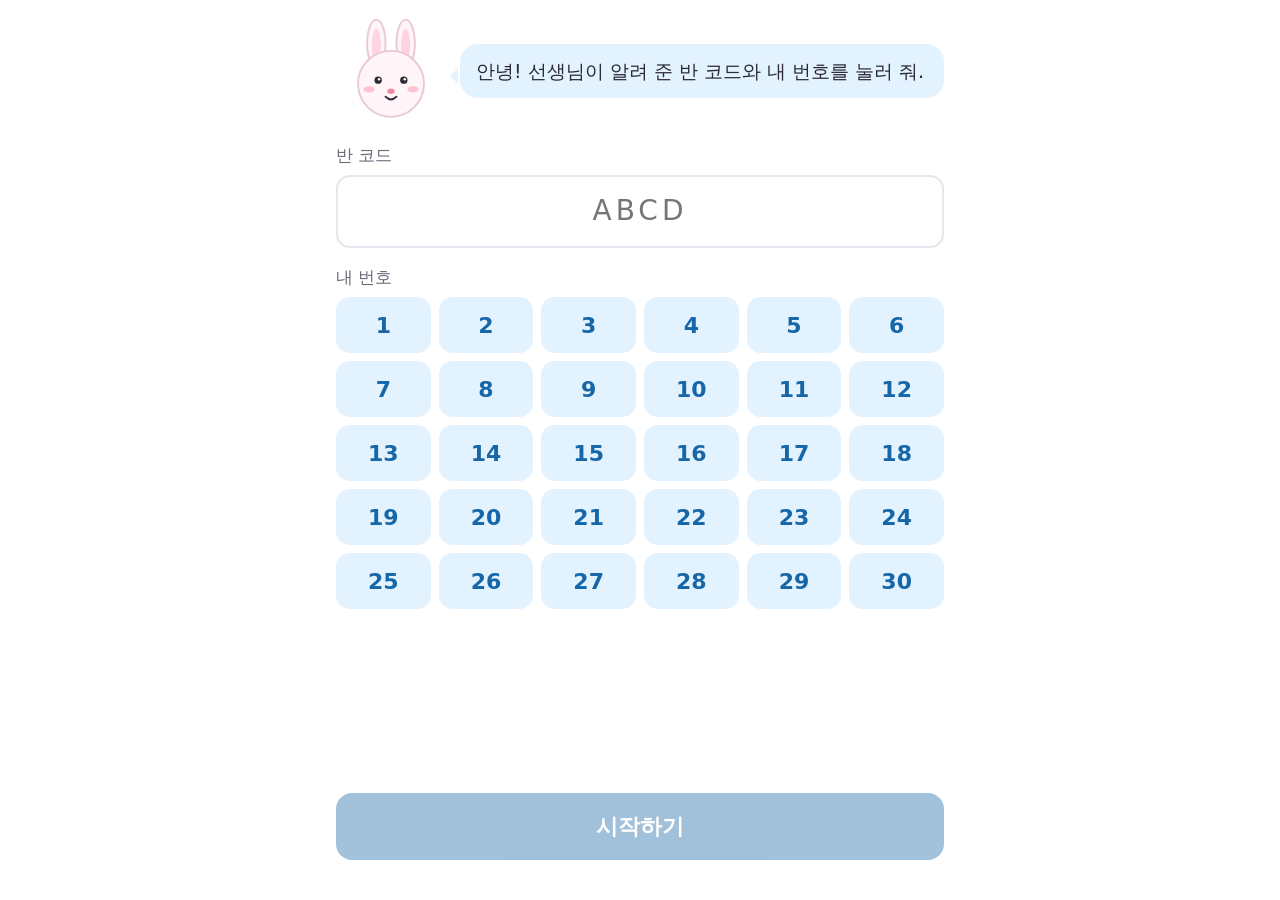
==== index.html @ 967067c1 "낱말 찾기 1단계: 4학년 사회 3단원 연습 글 7편, 학생·교사 화면 Co-Authored-By: Claude Fable 5.1 <noreply@anthropic.com>" ====
<!doctype html>
<html lang="ko">
<head>
<meta charset="utf-8">
<meta name="viewport" content="width=device-width, initial-scale=1, viewport-fit=cover">
<title>낱말 찾기</title>
<meta name="theme-color" content="#1767a8">
<link rel="manifest" href="manifest.json">
<link rel="stylesheet" href="css/style.css">
</head>
<body>
<div class="app">

  <section id="s-enter" class="screen hidden">
    <div class="hero">
      <div id="m-enter"></div>
      <div class="bubble">안녕! 선생님이 알려 준 반 코드와 내 번호를 눌러 줘.</div>
    </div>
    <div class="field">
      <label for="code">반 코드</label>
      <input id="code" maxlength="6" autocomplete="off" placeholder="ABCD">
    </div>
    <div class="field">
      <label>내 번호</label>
      <div id="numgrid" class="numgrid"></div>
    </div>
    <div id="enter-msg" class="bubble pink hidden"></div>
    <div class="foot"><button id="go" class="btn" disabled>시작하기</button></div>
  </section>

  <section id="s-read" class="screen hidden">
    <div class="topbar"><button id="back-read" class="back" aria-label="처음으로">‹</button><span class="step">읽기</span></div>
    <div class="hero">
      <div id="m-read"></div>
      <div class="bubble">글을 읽다가 <b>모르는 낱말</b>이 나오면 눌러 줘. 몇 개든 괜찮아.</div>
    </div>
    <h2 id="read-title"></h2>
    <div id="reading" class="reading"></div>
    <div id="tapcount" class="tapcount"></div>
    <div class="foot"><button id="to-words" class="btn">다 읽었어요</button></div>
  </section>

  <section id="s-words" class="screen hidden">
    <div class="topbar"><button id="back-words" class="back" aria-label="읽기로">‹</button><span class="step">뜻 확인</span></div>
    <div class="hero">
      <div id="m-words"></div>
      <div id="words-bubble" class="bubble lilac"></div>
    </div>
    <div id="card" class="card"></div>
    <div id="dots" class="dots"></div>
    <div id="card-nav" class="row"><button id="prev" class="btn ghost">이전</button><button id="next" class="btn lilac">다음 낱말</button></div>
    <div class="foot"><button id="words-skip" class="btn ghost">질문으로 바로 가기</button></div>
  </section>

  <section id="s-quiz" class="screen hidden">
    <div class="topbar"><button id="back-quiz" class="back" aria-label="뒤로">‹</button><span class="step">생각 질문 <span id="q-step"></span></span></div>
    <div class="hero">
      <div id="m-quiz"></div>
      <div class="bubble mint">글을 떠올리면서 골라 봐. 틀려도 괜찮아.</div>
    </div>
    <div id="question" class="question"></div>
    <div id="choices" class="choices"></div>
    <div class="foot"><button id="q-next" class="btn mint" disabled>다음 질문</button></div>
  </section>

  <section id="s-done" class="screen hidden">
    <div class="center" id="m-done" style="display:flex;justify-content:center"></div>
    <div id="done-msg" class="big pop"></div>
    <div id="done-sub" class="center muted"></div>
    <div id="done-chips" class="chips" style="justify-content:center"></div>
    <div class="foot"><button id="done-btn" class="btn">끝</button></div>
  </section>

</div>
<script src="js/config.js"></script>
<script src="js/content.js"></script>
<script src="js/mascots.js"></script>
<script src="js/textparse.js"></script>
<script src="js/store.js"></script>
<script src="js/student.js"></script>
</body>
</html>
---- css/style.css ----
:root {
  --paper: #ffffff;
  --ink: #2b2b36;
  --muted: #6b6b7a;
  --line: #e6e6ee;
  --sky-bg: #e3f2ff;
  --sky-mid: #b9e1ff;
  --sky-ink: #1767a8;
  --lemon: #fff1a8;
  --lemon-ink: #8a6100;
  --mint-bg: #e6f8ee;
  --mint-ink: #1a7a45;
  --pink-bg: #ffecf1;
  --pink-ink: #b0325a;
  --lilac-bg: #efebff;
  --lilac-ink: #5a3fc0;
  --peach-bg: #fff1e6;
  --radius: 18px;
  --shadow: 0 4px 14px rgba(43, 43, 54, .07);
}
* { box-sizing: border-box; }
html, body { margin: 0; background: var(--paper); color: var(--ink); font-family: "Pretendard", "Noto Sans KR", "Malgun Gothic", system-ui, sans-serif; -webkit-tap-highlight-color: transparent; }
body { font-size: 20px; line-height: 1.6; }
button { font: inherit; color: inherit; cursor: pointer; border: 0; background: none; }
input { font: inherit; }
.hidden { display: none !important; }

/* 학생: 세로 태블릿 기준, 가운데 폭 */
.app { max-width: 640px; margin: 0 auto; padding: 16px 16px 40px; min-height: 100vh; display: flex; flex-direction: column; }
.topbar { display: flex; align-items: center; gap: 10px; min-height: 48px; }
.topbar .back { width: 48px; height: 48px; border-radius: 50%; background: var(--sky-bg); color: var(--sky-ink); font-size: 24px; }
.topbar .step { color: var(--muted); font-size: 16px; margin-left: auto; }
.screen { flex: 1; display: flex; flex-direction: column; gap: 16px; animation: fade .25s ease; }
@keyframes fade { from { opacity: 0; transform: translateY(6px); } to { opacity: 1; transform: none; } }

.mascot { width: 110px; height: 110px; flex: none; }
.mascot svg { width: 100%; height: 100%; }
.mascot.sm { width: 64px; height: 64px; }
.mascot.bounce { animation: bounce 1.6s ease-in-out infinite; }
@keyframes bounce { 0%, 100% { transform: translateY(0); } 50% { transform: translateY(-6px); } }
.hero { display: flex; align-items: center; gap: 14px; }
.bubble { position: relative; background: var(--sky-bg); border-radius: var(--radius); padding: 12px 16px; font-size: 19px; flex: 1; }
.bubble::before { content: ""; position: absolute; left: -10px; top: 24px; border: 8px solid transparent; border-right-color: var(--sky-bg); border-left: 0; }
.bubble.lemon { background: var(--lemon); } .bubble.lemon::before { border-right-color: var(--lemon); }
.bubble.mint { background: var(--mint-bg); } .bubble.mint::before { border-right-color: var(--mint-bg); }
.bubble.lilac { background: var(--lilac-bg); } .bubble.lilac::before { border-right-color: var(--lilac-bg); }
.bubble.pink { background: var(--pink-bg); } .bubble.pink::before { border-right-color: var(--pink-bg); }

h1 { font-size: 26px; margin: 0; }
h2 { font-size: 22px; margin: 0; }
.muted { color: var(--muted); font-size: 16px; }

.field { display: flex; flex-direction: column; gap: 6px; }
.field label { font-size: 17px; color: var(--muted); }
.field input { font-size: 28px; padding: 12px 16px; border: 2px solid var(--line); border-radius: 14px; width: 100%; text-align: center; letter-spacing: 4px; text-transform: uppercase; }
.field input:focus { outline: none; border-color: var(--sky-ink); }
.numgrid { display: grid; grid-template-columns: repeat(6, 1fr); gap: 8px; }
.numgrid button { height: 56px; border-radius: 14px; background: var(--sky-bg); color: var(--sky-ink); font-size: 22px; font-weight: 600; }
.numgrid button.on { background: var(--sky-ink); color: #fff; }

.btn { display: block; width: 100%; padding: 16px; border-radius: 16px; font-size: 22px; font-weight: 700; background: var(--sky-ink); color: #fff; box-shadow: var(--shadow); }
.btn:disabled { opacity: .4; cursor: default; box-shadow: none; }
.btn.ghost { background: var(--paper); color: var(--sky-ink); border: 2px solid var(--sky-mid); box-shadow: none; }
.btn.mint { background: var(--mint-ink); }
.btn.small { width: auto; display: inline-block; padding: 10px 16px; font-size: 17px; }
.btn.lilac { background: var(--lilac-ink); }
.foot { margin-top: auto; padding-top: 12px; }

/* 읽기 */
.reading { background: var(--paper); border: 2px solid var(--line); border-radius: var(--radius); padding: 12px 14px; font-size: 24px; line-height: 2.1; }
.sent { display: block; margin-bottom: 4px; }
.speak { display: inline-flex; width: 36px; height: 36px; border-radius: 50%; background: var(--lilac-bg); color: var(--lilac-ink); align-items: center; justify-content: center; font-size: 18px; vertical-align: middle; margin-right: 4px; }
.speak.playing { background: var(--lilac-ink); color: #fff; }
.sent.reading-now { background: var(--lilac-bg); border-radius: 10px; }
.word { display: inline-block; padding: 2px 4px; margin: 0 1px; border-radius: 8px; min-height: 44px; line-height: 44px; vertical-align: middle; user-select: none; transition: background .12s, transform .12s; }
.word:active { transform: scale(.96); }
.word.on { background: var(--lemon); color: var(--lemon-ink); box-shadow: inset 0 -3px 0 #f1d65c; }
.tapcount { text-align: center; color: var(--muted); font-size: 17px; }

/* 뜻 카드 */
.card { background: var(--lilac-bg); border-radius: var(--radius); padding: 20px; display: flex; flex-direction: column; gap: 12px; min-height: 260px; }
.card.ask { background: var(--peach-bg); }
.card .w { font-size: 32px; font-weight: 800; color: var(--lilac-ink); }
.card.ask .w { color: #b2642a; }
.card .def { font-size: 22px; }
.card .ex { background: rgba(255,255,255,.7); border-radius: 12px; padding: 10px 14px; font-size: 19px; }
.card .ctx { font-size: 17px; color: var(--muted); }
.card .ctx mark { background: var(--lemon); border-radius: 4px; padding: 0 3px; }
.dots { display: flex; gap: 6px; justify-content: center; }
.dots i { width: 10px; height: 10px; border-radius: 50%; background: var(--line); }
.dots i.on { background: var(--lilac-ink); }
.row { display: flex; gap: 10px; }
.row .btn { flex: 1; }

/* 질문 */
.question { font-size: 23px; font-weight: 700; background: var(--mint-bg); border-radius: var(--radius); padding: 16px 18px; }
.choices { display: flex; flex-direction: column; gap: 10px; }
.choices button { text-align: left; padding: 16px 18px; border-radius: 16px; border: 2px solid var(--line); background: var(--paper); font-size: 21px; display: flex; gap: 12px; align-items: center; }
.choices button .n { width: 34px; height: 34px; border-radius: 50%; background: var(--mint-bg); color: var(--mint-ink); display: inline-flex; align-items: center; justify-content: center; font-weight: 700; flex: none; }
.choices button.on { border-color: var(--mint-ink); background: var(--mint-bg); }

/* 마무리 */
.chips { display: flex; flex-wrap: wrap; gap: 8px; }
.chip { padding: 8px 14px; border-radius: 999px; background: var(--lemon); color: var(--lemon-ink); font-weight: 600; font-size: 18px; }
.chip.ask { background: var(--peach-bg); color: #b2642a; }
.big { text-align: center; font-size: 24px; font-weight: 700; }
.center { text-align: center; }
.pop { animation: pop .5s cubic-bezier(.2,1.4,.4,1); }
@keyframes pop { from { transform: scale(.6); opacity: 0; } to { transform: scale(1); opacity: 1; } }

/* 교사 */
.teacher { max-width: 1100px; margin: 0 auto; padding: 16px; font-size: 17px; }
.thead { display: flex; align-items: center; gap: 14px; flex-wrap: wrap; margin-bottom: 14px; }
.thead h1 { font-size: 22px; }
.thead .code { font-size: 30px; font-weight: 800; letter-spacing: 4px; color: var(--sky-ink); background: var(--sky-bg); border-radius: 12px; padding: 4px 14px; }
.panel { background: var(--paper); border: 2px solid var(--line); border-radius: var(--radius); padding: 16px; margin-bottom: 14px; }
.panel h2 { font-size: 18px; margin-bottom: 10px; display: flex; align-items: center; gap: 8px; }
.tlist { display: flex; flex-direction: column; gap: 8px; }
.titem { display: flex; align-items: center; gap: 10px; padding: 10px 12px; border-radius: 12px; background: #fafafd; }
.titem .ttl { flex: 1; } .titem .ttl b { display: block; } .titem .ttl span { color: var(--muted); font-size: 14px; }
.titem.open { background: var(--mint-bg); }
.tag { font-size: 13px; padding: 2px 8px; border-radius: 999px; background: var(--lilac-bg); color: var(--lilac-ink); }
.tag.mint { background: var(--mint-bg); color: var(--mint-ink); }
.grid2 { display: grid; grid-template-columns: 1fr 1fr; gap: 14px; }
@media (max-width: 760px) { .grid2 { grid-template-columns: 1fr; } }
.bars { display: flex; flex-direction: column; gap: 8px; }
.bar { display: grid; grid-template-columns: 120px 1fr 40px; align-items: center; gap: 8px; }
.bar .lbl { font-weight: 700; white-space: nowrap; overflow: hidden; text-overflow: ellipsis; }
.bar .lbl.ask { color: #b2642a; }
.bar .trk { height: 22px; background: #f3f3f8; border-radius: 999px; overflow: hidden; }
.bar .trk i { display: block; height: 100%; background: var(--lemon); border-radius: 999px; box-shadow: inset 0 -3px 0 #f1d65c; }
.bar .trk i.ask { background: var(--peach-bg); box-shadow: inset 0 -3px 0 #f3c89e; }
.bar .cnt { text-align: right; color: var(--muted); }
.types { display: grid; grid-template-columns: 1fr 1fr; gap: 10px; }
.type { border-radius: 14px; padding: 12px; background: #fafafd; min-height: 110px; }
.type.warn { background: var(--pink-bg); }
.type h3 { margin: 0 0 4px; font-size: 15px; }
.type p { margin: 0 0 8px; font-size: 13px; color: var(--muted); }
.nums { display: flex; flex-wrap: wrap; gap: 6px; }
.num { display: inline-flex; align-items: center; gap: 3px; padding: 4px 10px; border-radius: 999px; background: var(--paper); border: 1px solid var(--line); font-weight: 700; font-size: 15px; }
.num small { font-weight: 400; color: var(--muted); font-size: 12px; }
.live { width: 10px; height: 10px; border-radius: 50%; background: var(--mint-ink); display: inline-block; animation: blink 1.4s infinite; }
@keyframes blink { 50% { opacity: .2; } }
.tools { display: flex; gap: 8px; flex-wrap: wrap; }
.btn.danger { background: var(--paper); color: var(--pink-ink); border: 2px solid var(--pink-bg); box-shadow: none; }
.total { background: var(--lemon); border-radius: 12px; padding: 8px 14px; font-weight: 700; }
.empty { color: var(--muted); text-align: center; padding: 20px; }
.tinput { font-size: 20px; padding: 8px 12px; border: 2px solid var(--line); border-radius: 10px; width: 140px; text-transform: uppercase; letter-spacing: 2px; }

/* 낱말 카드 전체 화면 */
.overlay { position: fixed; inset: 0; background: var(--paper); display: flex; flex-direction: column; align-items: center; justify-content: center; gap: 24px; padding: 24px; z-index: 50; }
.overlay .bigcard { background: var(--lilac-bg); border-radius: 32px; padding: 48px 56px; max-width: 900px; width: 100%; text-align: center; }
.overlay .bigcard .w { font-size: 84px; font-weight: 900; color: var(--lilac-ink); }
.overlay .bigcard .def { font-size: 40px; margin-top: 12px; }
.overlay .bigcard .ex { font-size: 28px; color: var(--muted); margin-top: 16px; }
.overlay .nav { display: flex; gap: 16px; align-items: center; font-size: 22px; }
.overlay .nav button { width: 64px; height: 64px; border-radius: 50%; background: var(--sky-bg); color: var(--sky-ink); font-size: 30px; }
.overlay .close { position: absolute; top: 20px; right: 20px; font-size: 18px; color: var(--muted); }

@media print { .noprint { display: none !important; } body { font-size: 16pt; } .reading { border: 0; } }
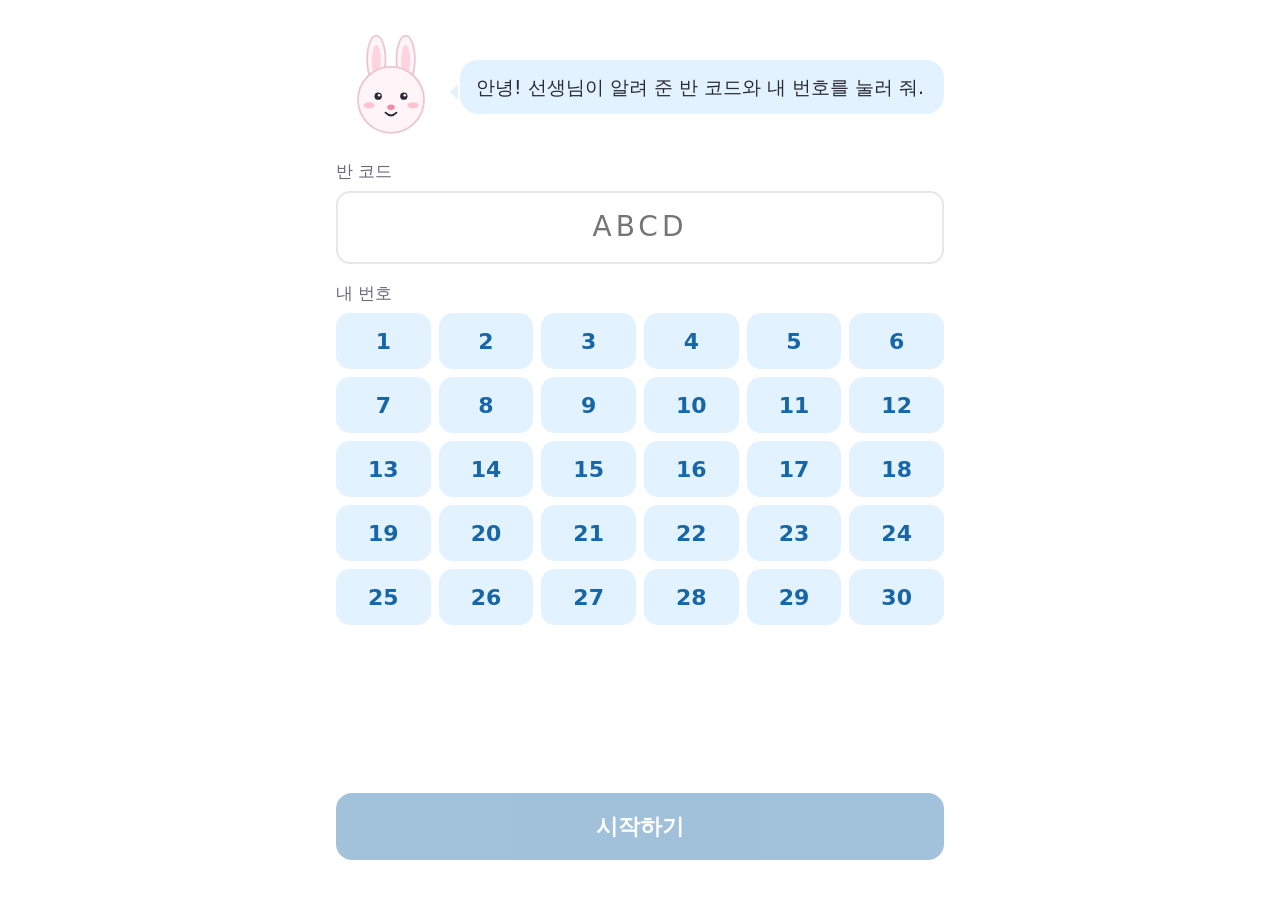
==== commit fda1bd4d: "단원별 입구 구조: js/units 로 콘텐츠 분리, u/<단원>/ 입구 주소, 교사 화면 단원 선택 Co-Authored-By: Claude Fable 5.1 <noreply@a" ====
--- a/index.html
+++ b/index.html
@@ -12,9 +12,10 @@
 <div class="app">
 
   <section id="s-enter" class="screen hidden">
+    <div id="enter-unit" class="muted center"></div>
     <div class="hero">
       <div id="m-enter"></div>
-      <div class="bubble">안녕! 선생님이 알려 준 반 코드와 내 번호를 눌러 줘.</div>
+      <div id="enter-bubble" class="bubble">안녕! 선생님이 알려 준 반 코드와 내 번호를 눌러 줘.</div>
     </div>
     <div class="field">
       <label for="code">반 코드</label>
@@ -32,7 +33,7 @@
     <div class="topbar"><button id="back-read" class="back" aria-label="처음으로">‹</button><span class="step">읽기</span></div>
     <div class="hero">
       <div id="m-read"></div>
-      <div class="bubble">글을 읽다가 <b>모르는 낱말</b>이 나오면 눌러 줘. 몇 개든 괜찮아.</div>
+      <div id="read-bubble" class="bubble">글을 읽다가 <b>모르는 낱말</b>이 나오면 눌러 줘. 몇 개든 괜찮아.</div>
     </div>
     <h2 id="read-title"></h2>
     <div id="reading" class="reading"></div>
@@ -73,7 +74,7 @@
 
 </div>
 <script src="js/config.js"></script>
-<script src="js/content.js"></script>
+<script src="js/units.js"></script>
 <script src="js/mascots.js"></script>
 <script src="js/textparse.js"></script>
 <script src="js/store.js"></script>
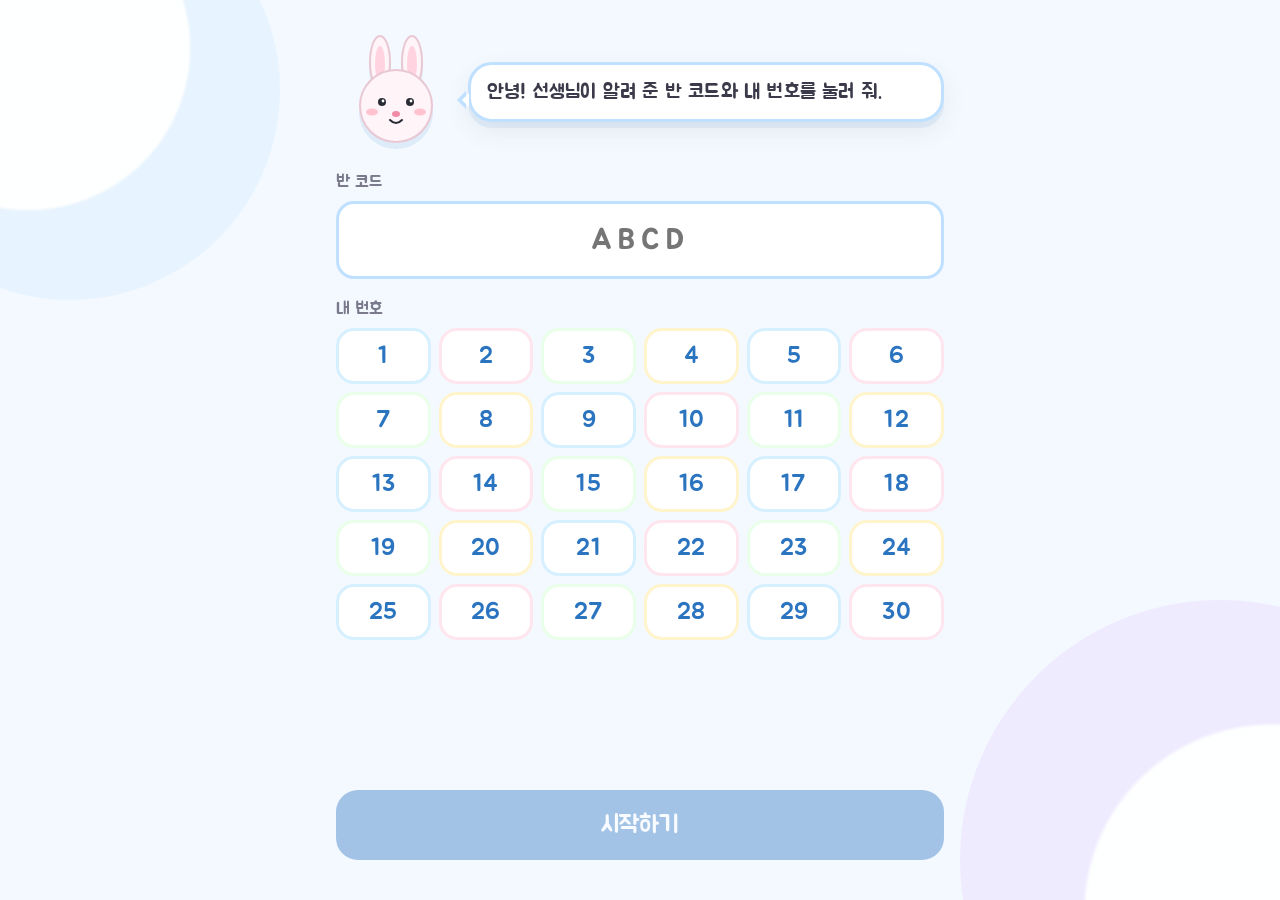
==== commit cbce2f79: "귀여운 디자인: Jua·고운돋움 글꼴, 구름 배경, 스티커 카드, 캐릭터 반응 말풍선, 단계 점, 색종이. 따옴표 문장 합치기 Co-Authored-By: Claude Fable " ====
--- a/index.html
+++ b/index.html
@@ -6,6 +6,8 @@
 <title>낱말 찾기</title>
 <meta name="theme-color" content="#1767a8">
 <link rel="manifest" href="manifest.json">
+<link rel="preconnect" href="https://fonts.googleapis.com">
+<link href="https://fonts.googleapis.com/css2?family=Jua&family=Gowun+Dodum&display=swap" rel="stylesheet">
 <link rel="stylesheet" href="css/style.css">
 </head>
 <body>
@@ -30,7 +32,7 @@
   </section>
 
   <section id="s-read" class="screen hidden">
-    <div class="topbar"><button id="back-read" class="back" aria-label="처음으로">‹</button><span class="step">읽기</span></div>
+    <div class="topbar"><button id="back-read" class="back" aria-label="처음으로">‹</button><span class="step">읽기</span><span class="steps"><i class="on"></i><i></i><i></i><i></i></span></div>
     <div class="hero">
       <div id="m-read"></div>
       <div id="read-bubble" class="bubble">글을 읽다가 <b>모르는 낱말</b>이 나오면 눌러 줘. 몇 개든 괜찮아.</div>
@@ -42,7 +44,7 @@
   </section>
 
   <section id="s-words" class="screen hidden">
-    <div class="topbar"><button id="back-words" class="back" aria-label="읽기로">‹</button><span class="step">뜻 확인</span></div>
+    <div class="topbar"><button id="back-words" class="back" aria-label="읽기로">‹</button><span class="step">뜻 확인</span><span class="steps"><i class="done"></i><i class="on"></i><i></i><i></i></span></div>
     <div class="hero">
       <div id="m-words"></div>
       <div id="words-bubble" class="bubble lilac"></div>
@@ -54,7 +56,7 @@
   </section>
 
   <section id="s-quiz" class="screen hidden">
-    <div class="topbar"><button id="back-quiz" class="back" aria-label="뒤로">‹</button><span class="step">생각 질문 <span id="q-step"></span></span></div>
+    <div class="topbar"><button id="back-quiz" class="back" aria-label="뒤로">‹</button><span class="step">생각 질문 <span id="q-step"></span></span><span class="steps"><i class="done"></i><i class="done"></i><i class="on"></i><i></i></span></div>
     <div class="hero">
       <div id="m-quiz"></div>
       <div class="bubble mint">글을 떠올리면서 골라 봐. 틀려도 괜찮아.</div>
@@ -65,7 +67,7 @@
   </section>
 
   <section id="s-done" class="screen hidden">
-    <div class="center" id="m-done" style="display:flex;justify-content:center"></div>
+    <div class="hero" style="justify-content:center"><div id="m-done"></div><div id="done-bubble" class="bubble pop" style="flex:0 1 auto"></div></div><div id="confetti" class="confetti"></div>
     <div id="done-msg" class="big pop"></div>
     <div id="done-sub" class="center muted"></div>
     <div id="done-chips" class="chips" style="justify-content:center"></div>
--- a/css/style.css
+++ b/css/style.css
@@ -1,160 +1,193 @@
 :root {
   --paper: #ffffff;
-  --ink: #2b2b36;
-  --muted: #6b6b7a;
-  --line: #e6e6ee;
-  --sky-bg: #e3f2ff;
-  --sky-mid: #b9e1ff;
-  --sky-ink: #1767a8;
-  --lemon: #fff1a8;
+  --ink: #3a3a4a;
+  --muted: #7a7a8c;
+  --line: #e9e6f2;
+  --sky-bg: #e6f3ff;
+  --sky-mid: #bfe0ff;
+  --sky-ink: #2a74c0;
+  --lemon: #fff3a6;
   --lemon-ink: #8a6100;
-  --mint-bg: #e6f8ee;
-  --mint-ink: #1a7a45;
-  --pink-bg: #ffecf1;
-  --pink-ink: #b0325a;
-  --lilac-bg: #efebff;
-  --lilac-ink: #5a3fc0;
-  --peach-bg: #fff1e6;
-  --radius: 18px;
-  --shadow: 0 4px 14px rgba(43, 43, 54, .07);
+  --mint-bg: #e4f8ec;
+  --mint-ink: #22854d;
+  --pink-bg: #ffe9f0;
+  --pink-ink: #c2456f;
+  --lilac-bg: #efe9ff;
+  --lilac-ink: #6a4fd0;
+  --peach-bg: #fff0e3;
+  --peach-ink: #c0702f;
+  --radius: 22px;
+  --shadow: 0 6px 0 rgba(42, 116, 192, .08), 0 10px 24px rgba(58, 58, 74, .08);
+  --font-head: "Jua", "Pretendard", "Malgun Gothic", sans-serif;
+  --font-body: "Gowun Dodum", "Pretendard", "Noto Sans KR", "Malgun Gothic", sans-serif;
 }
 * { box-sizing: border-box; }
-html, body { margin: 0; background: var(--paper); color: var(--ink); font-family: "Pretendard", "Noto Sans KR", "Malgun Gothic", system-ui, sans-serif; -webkit-tap-highlight-color: transparent; }
-body { font-size: 20px; line-height: 1.6; }
+html, body { margin: 0; color: var(--ink); font-family: var(--font-body); -webkit-tap-highlight-color: transparent; }
+body { font-size: 20px; line-height: 1.6; background: #f3f9ff; position: relative; min-height: 100vh; }
+/* 떠다니는 구름 배경 */
+body::before, body::after { content: ""; position: fixed; z-index: -1; border-radius: 50%; pointer-events: none; opacity: .9; }
+body::before { width: 420px; height: 420px; left: -140px; top: -120px; background: radial-gradient(circle at 40% 40%, #ffffff 0 45%, #e6f3ff 46% 100%); animation: float 14s ease-in-out infinite; }
+body::after { width: 520px; height: 520px; right: -200px; bottom: -220px; background: radial-gradient(circle at 60% 60%, #ffffff 0 42%, #efe9ff 43% 100%); animation: float 18s ease-in-out infinite reverse; }
+@keyframes float { 0%, 100% { transform: translateY(0); } 50% { transform: translateY(18px); } }
+
 button { font: inherit; color: inherit; cursor: pointer; border: 0; background: none; }
-input { font: inherit; }
+input, select { font: inherit; }
 .hidden { display: none !important; }
+h1, h2, h3, .btn, .bubble, .card .w, .big, .numgrid button, .choices .n, .chip, .code, .thead h1 { font-family: var(--font-head); font-weight: 400; letter-spacing: .2px; }
 
-/* 학생: 세로 태블릿 기준, 가운데 폭 */
+/* 학생 */
 .app { max-width: 640px; margin: 0 auto; padding: 16px 16px 40px; min-height: 100vh; display: flex; flex-direction: column; }
 .topbar { display: flex; align-items: center; gap: 10px; min-height: 48px; }
-.topbar .back { width: 48px; height: 48px; border-radius: 50%; background: var(--sky-bg); color: var(--sky-ink); font-size: 24px; }
+.topbar .back { width: 48px; height: 48px; border-radius: 50%; background: var(--paper); color: var(--sky-ink); font-size: 26px; box-shadow: var(--shadow); }
 .topbar .step { color: var(--muted); font-size: 16px; margin-left: auto; }
-.screen { flex: 1; display: flex; flex-direction: column; gap: 16px; animation: fade .25s ease; }
-@keyframes fade { from { opacity: 0; transform: translateY(6px); } to { opacity: 1; transform: none; } }
+.steps { display: flex; gap: 6px; align-items: center; margin-left: auto; }
+.steps i { width: 12px; height: 12px; border-radius: 50%; background: #d9e4f2; display: inline-block; transition: all .3s; }
+.steps i.on { background: var(--sky-ink); transform: scale(1.3); }
+.steps i.done { background: var(--mint-ink); }
+.screen { flex: 1; display: flex; flex-direction: column; gap: 16px; animation: fade .3s ease; }
+@keyframes fade { from { opacity: 0; transform: translateY(8px); } to { opacity: 1; transform: none; } }
 
-.mascot { width: 110px; height: 110px; flex: none; }
+.mascot { width: 120px; height: 120px; flex: none; filter: drop-shadow(0 6px 0 rgba(42, 116, 192, .10)); }
 .mascot svg { width: 100%; height: 100%; }
-.mascot.sm { width: 64px; height: 64px; }
-.mascot.bounce { animation: bounce 1.6s ease-in-out infinite; }
-@keyframes bounce { 0%, 100% { transform: translateY(0); } 50% { transform: translateY(-6px); } }
-.hero { display: flex; align-items: center; gap: 14px; }
-.bubble { position: relative; background: var(--sky-bg); border-radius: var(--radius); padding: 12px 16px; font-size: 19px; flex: 1; }
-.bubble::before { content: ""; position: absolute; left: -10px; top: 24px; border: 8px solid transparent; border-right-color: var(--sky-bg); border-left: 0; }
-.bubble.lemon { background: var(--lemon); } .bubble.lemon::before { border-right-color: var(--lemon); }
-.bubble.mint { background: var(--mint-bg); } .bubble.mint::before { border-right-color: var(--mint-bg); }
-.bubble.lilac { background: var(--lilac-bg); } .bubble.lilac::before { border-right-color: var(--lilac-bg); }
-.bubble.pink { background: var(--pink-bg); } .bubble.pink::before { border-right-color: var(--pink-bg); }
+.mascot.sm { width: 76px; height: 76px; }
+.mascot.lg { width: 160px; height: 160px; }
+.mascot.bounce { animation: bounce 1.8s ease-in-out infinite; }
+.mascot.wiggle { animation: wiggle .5s ease; }
+.mascot.cheer { animation: cheer .6s ease; }
+@keyframes bounce { 0%, 100% { transform: translateY(0); } 50% { transform: translateY(-8px); } }
+@keyframes wiggle { 0% { transform: rotate(0); } 25% { transform: rotate(-8deg); } 60% { transform: rotate(8deg); } 100% { transform: rotate(0); } }
+@keyframes cheer { 0% { transform: scale(1); } 40% { transform: scale(1.15) translateY(-6px); } 100% { transform: scale(1); } }
+.hero { display: flex; align-items: center; gap: 12px; }
+.bubble { position: relative; background: var(--paper); border: 3px solid var(--sky-mid); border-radius: 24px; padding: 12px 16px; font-size: 20px; flex: 1; line-height: 1.5; box-shadow: var(--shadow); }
+.bubble::before { content: ""; position: absolute; left: -14px; top: 26px; border: 9px solid transparent; border-right-color: var(--sky-mid); border-left: 0; }
+.bubble::after { content: ""; position: absolute; left: -9px; top: 28px; border: 7px solid transparent; border-right-color: var(--paper); border-left: 0; }
+.bubble.lilac { border-color: #d6c9ff; } .bubble.lilac::before { border-right-color: #d6c9ff; }
+.bubble.mint { border-color: #bfe9cf; } .bubble.mint::before { border-right-color: #bfe9cf; }
+.bubble.pink { border-color: #ffc9d9; background: var(--pink-bg); } .bubble.pink::before { border-right-color: #ffc9d9; } .bubble.pink::after { border-right-color: var(--pink-bg); }
+.bubble.pop { animation: pop .4s cubic-bezier(.2, 1.4, .4, 1); }
 
-h1 { font-size: 26px; margin: 0; }
-h2 { font-size: 22px; margin: 0; }
+h1 { font-size: 28px; margin: 0; }
+h2 { font-size: 24px; margin: 0; color: var(--sky-ink); }
 .muted { color: var(--muted); font-size: 16px; }
+.center { text-align: center; }
 
 .field { display: flex; flex-direction: column; gap: 6px; }
-.field label { font-size: 17px; color: var(--muted); }
-.field input { font-size: 28px; padding: 12px 16px; border: 2px solid var(--line); border-radius: 14px; width: 100%; text-align: center; letter-spacing: 4px; text-transform: uppercase; }
+.field label { font-size: 17px; color: var(--muted); font-family: var(--font-head); }
+.field input { font-size: 30px; padding: 12px 16px; border: 3px solid var(--sky-mid); border-radius: 18px; width: 100%; text-align: center; letter-spacing: 6px; text-transform: uppercase; background: var(--paper); font-family: var(--font-head); }
 .field input:focus { outline: none; border-color: var(--sky-ink); }
 .numgrid { display: grid; grid-template-columns: repeat(6, 1fr); gap: 8px; }
-.numgrid button { height: 56px; border-radius: 14px; background: var(--sky-bg); color: var(--sky-ink); font-size: 22px; font-weight: 600; }
-.numgrid button.on { background: var(--sky-ink); color: #fff; }
+.numgrid button { height: 56px; border-radius: 18px; background: var(--paper); color: var(--sky-ink); font-size: 24px; border: 3px solid var(--sky-bg); transition: transform .1s; }
+.numgrid button:nth-child(4n+1) { border-color: #d6f0ff; } .numgrid button:nth-child(4n+2) { border-color: #ffe6ee; } .numgrid button:nth-child(4n+3) { border-color: #e9ffe9; } .numgrid button:nth-child(4n+4) { border-color: #fff4cc; }
+.numgrid button:active { transform: scale(.94); }
+.numgrid button.on { background: var(--sky-ink); color: #fff; border-color: var(--sky-ink); transform: scale(1.06); }
 
-.btn { display: block; width: 100%; padding: 16px; border-radius: 16px; font-size: 22px; font-weight: 700; background: var(--sky-ink); color: #fff; box-shadow: var(--shadow); }
-.btn:disabled { opacity: .4; cursor: default; box-shadow: none; }
-.btn.ghost { background: var(--paper); color: var(--sky-ink); border: 2px solid var(--sky-mid); box-shadow: none; }
-.btn.mint { background: var(--mint-ink); }
-.btn.small { width: auto; display: inline-block; padding: 10px 16px; font-size: 17px; }
-.btn.lilac { background: var(--lilac-ink); }
+.btn { display: block; width: 100%; padding: 16px; border-radius: 22px; font-size: 24px; background: var(--sky-ink); color: #fff; box-shadow: 0 6px 0 #1d5a98; transition: transform .08s, box-shadow .08s; }
+.btn:active { transform: translateY(4px); box-shadow: 0 2px 0 #1d5a98; }
+.btn:disabled { opacity: .4; cursor: default; box-shadow: none; transform: none; }
+.btn.ghost { background: var(--paper); color: var(--sky-ink); border: 3px solid var(--sky-mid); box-shadow: 0 6px 0 #d6e8fb; }
+.btn.ghost:active { box-shadow: 0 2px 0 #d6e8fb; }
+.btn.mint { background: var(--mint-ink); box-shadow: 0 6px 0 #176339; } .btn.mint:active { box-shadow: 0 2px 0 #176339; }
+.btn.lilac { background: var(--lilac-ink); box-shadow: 0 6px 0 #4c37a3; } .btn.lilac:active { box-shadow: 0 2px 0 #4c37a3; }
+.btn.small { width: auto; display: inline-block; padding: 9px 16px; font-size: 17px; border-radius: 14px; box-shadow: 0 4px 0 #1d5a98; }
+.btn.small.ghost { box-shadow: 0 4px 0 #d6e8fb; } .btn.small.mint { box-shadow: 0 4px 0 #176339; } .btn.small.lilac { box-shadow: 0 4px 0 #4c37a3; }
+.btn.danger { background: var(--paper); color: var(--pink-ink); border: 3px solid #ffd3df; box-shadow: 0 4px 0 #ffd3df; }
 .foot { margin-top: auto; padding-top: 12px; }
 
 /* 읽기 */
-.reading { background: var(--paper); border: 2px solid var(--line); border-radius: var(--radius); padding: 12px 14px; font-size: 24px; line-height: 2.1; }
-.sent { display: block; margin-bottom: 4px; }
-.speak { display: inline-flex; width: 36px; height: 36px; border-radius: 50%; background: var(--lilac-bg); color: var(--lilac-ink); align-items: center; justify-content: center; font-size: 18px; vertical-align: middle; margin-right: 4px; }
+.reading { background: var(--paper); border: 3px solid #e3eefb; border-radius: var(--radius); padding: 14px 16px; font-size: 24px; line-height: 2.15; box-shadow: var(--shadow); }
+.sent { display: block; margin-bottom: 4px; border-radius: 12px; }
+.speak { display: inline-flex; width: 36px; height: 36px; border-radius: 50%; background: var(--lilac-bg); color: var(--lilac-ink); align-items: center; justify-content: center; font-size: 17px; vertical-align: middle; margin-right: 4px; }
 .speak.playing { background: var(--lilac-ink); color: #fff; }
-.sent.reading-now { background: var(--lilac-bg); border-radius: 10px; }
-.word { display: inline-block; padding: 2px 4px; margin: 0 1px; border-radius: 8px; min-height: 44px; line-height: 44px; vertical-align: middle; user-select: none; transition: background .12s, transform .12s; }
-.word:active { transform: scale(.96); }
-.word.on { background: var(--lemon); color: var(--lemon-ink); box-shadow: inset 0 -3px 0 #f1d65c; }
+.sent.reading-now { background: var(--lilac-bg); }
+.word { display: inline-block; padding: 2px 5px; margin: 0 1px; border-radius: 10px; min-height: 44px; line-height: 44px; vertical-align: middle; user-select: none; transition: background .15s, transform .15s; }
+.word:active { transform: scale(.95); }
+.word.on { background: var(--lemon); color: var(--lemon-ink); box-shadow: inset 0 -4px 0 #f5d95a; animation: wobble .4s ease; }
+@keyframes wobble { 0% { transform: scale(1); } 35% { transform: scale(1.12) rotate(-2deg); } 70% { transform: scale(.97) rotate(2deg); } 100% { transform: scale(1); } }
 .tapcount { text-align: center; color: var(--muted); font-size: 17px; }
 
-/* 뜻 카드 */
-.card { background: var(--lilac-bg); border-radius: var(--radius); padding: 20px; display: flex; flex-direction: column; gap: 12px; min-height: 260px; }
-.card.ask { background: var(--peach-bg); }
-.card .w { font-size: 32px; font-weight: 800; color: var(--lilac-ink); }
-.card.ask .w { color: #b2642a; }
+/* 뜻 카드: 스티커 느낌 */
+.card { background: var(--lilac-bg); border: 4px solid var(--paper); outline: 3px solid #d6c9ff; border-radius: 26px; padding: 22px; display: flex; flex-direction: column; gap: 12px; min-height: 260px; box-shadow: var(--shadow); transform: rotate(-.6deg); }
+.card.ask { background: var(--peach-bg); outline-color: #ffd9b8; transform: rotate(.6deg); }
+.card .w { font-size: 36px; color: var(--lilac-ink); }
+.card.ask .w { color: var(--peach-ink); }
 .card .def { font-size: 22px; }
-.card .ex { background: rgba(255,255,255,.7); border-radius: 12px; padding: 10px 14px; font-size: 19px; }
+.card .ex { background: rgba(255, 255, 255, .8); border-radius: 14px; padding: 10px 14px; font-size: 19px; }
 .card .ctx { font-size: 17px; color: var(--muted); }
-.card .ctx mark { background: var(--lemon); border-radius: 4px; padding: 0 3px; }
+.card .ctx mark { background: var(--lemon); border-radius: 6px; padding: 0 4px; }
 .dots { display: flex; gap: 6px; justify-content: center; }
-.dots i { width: 10px; height: 10px; border-radius: 50%; background: var(--line); }
-.dots i.on { background: var(--lilac-ink); }
+.dots i { width: 10px; height: 10px; border-radius: 50%; background: #d9d3ee; }
+.dots i.on { background: var(--lilac-ink); transform: scale(1.3); }
 .row { display: flex; gap: 10px; }
 .row .btn { flex: 1; }
 
 /* 질문 */
-.question { font-size: 23px; font-weight: 700; background: var(--mint-bg); border-radius: var(--radius); padding: 16px 18px; }
+.question { font-size: 23px; background: var(--paper); border: 3px solid #bfe9cf; border-radius: var(--radius); padding: 16px 18px; box-shadow: var(--shadow); font-family: var(--font-head); }
 .choices { display: flex; flex-direction: column; gap: 10px; }
-.choices button { text-align: left; padding: 16px 18px; border-radius: 16px; border: 2px solid var(--line); background: var(--paper); font-size: 21px; display: flex; gap: 12px; align-items: center; }
-.choices button .n { width: 34px; height: 34px; border-radius: 50%; background: var(--mint-bg); color: var(--mint-ink); display: inline-flex; align-items: center; justify-content: center; font-weight: 700; flex: none; }
-.choices button.on { border-color: var(--mint-ink); background: var(--mint-bg); }
+.choices button { text-align: left; padding: 14px 16px; border-radius: 20px; border: 3px solid var(--line); background: var(--paper); font-size: 21px; display: flex; gap: 12px; align-items: center; transition: transform .1s; }
+.choices button:active { transform: scale(.98); }
+.choices button .n { width: 36px; height: 36px; border-radius: 50%; display: inline-flex; align-items: center; justify-content: center; flex: none; font-size: 20px; }
+.choices button:nth-child(1) .n { background: #e6f3ff; color: #2a74c0; } .choices button:nth-child(2) .n { background: #ffe9f0; color: #c2456f; }
+.choices button:nth-child(3) .n { background: #e4f8ec; color: #22854d; } .choices button:nth-child(4) .n { background: #fff3a6; color: #8a6100; }
+.choices button.on { border-color: var(--mint-ink); background: var(--mint-bg); animation: pop .3s cubic-bezier(.2, 1.4, .4, 1); }
 
 /* 마무리 */
 .chips { display: flex; flex-wrap: wrap; gap: 8px; }
-.chip { padding: 8px 14px; border-radius: 999px; background: var(--lemon); color: var(--lemon-ink); font-weight: 600; font-size: 18px; }
-.chip.ask { background: var(--peach-bg); color: #b2642a; }
-.big { text-align: center; font-size: 24px; font-weight: 700; }
-.center { text-align: center; }
-.pop { animation: pop .5s cubic-bezier(.2,1.4,.4,1); }
+.chip { padding: 8px 16px; border-radius: 999px; background: var(--lemon); color: var(--lemon-ink); font-size: 19px; border: 3px solid var(--paper); box-shadow: 0 3px 0 #f5d95a; transform: rotate(-2deg); }
+.chip:nth-child(even) { transform: rotate(2deg); }
+.chip.ask { background: var(--peach-bg); color: var(--peach-ink); box-shadow: 0 3px 0 #ffd9b8; }
+.big { text-align: center; font-size: 28px; color: var(--sky-ink); }
+.pop { animation: pop .5s cubic-bezier(.2, 1.4, .4, 1); }
 @keyframes pop { from { transform: scale(.6); opacity: 0; } to { transform: scale(1); opacity: 1; } }
+.confetti { position: fixed; inset: 0; pointer-events: none; overflow: hidden; z-index: 40; }
+.confetti i { position: absolute; top: -12px; width: 10px; height: 14px; border-radius: 3px; animation: fall 2.6s ease-in forwards; }
+@keyframes fall { to { transform: translateY(110vh) rotate(540deg); opacity: .2; } }
 
 /* 교사 */
 .teacher { max-width: 1100px; margin: 0 auto; padding: 16px; font-size: 17px; }
 .thead { display: flex; align-items: center; gap: 14px; flex-wrap: wrap; margin-bottom: 14px; }
-.thead h1 { font-size: 22px; }
-.thead .code { font-size: 30px; font-weight: 800; letter-spacing: 4px; color: var(--sky-ink); background: var(--sky-bg); border-radius: 12px; padding: 4px 14px; }
-.panel { background: var(--paper); border: 2px solid var(--line); border-radius: var(--radius); padding: 16px; margin-bottom: 14px; }
-.panel h2 { font-size: 18px; margin-bottom: 10px; display: flex; align-items: center; gap: 8px; }
+.thead h1 { font-size: 24px; color: var(--sky-ink); }
+.thead .code { font-size: 30px; letter-spacing: 5px; color: var(--sky-ink); background: var(--paper); border: 3px solid var(--sky-mid); border-radius: 14px; padding: 2px 14px; }
+.panel { background: var(--paper); border: 3px solid #e3eefb; border-radius: var(--radius); padding: 16px; margin-bottom: 14px; box-shadow: var(--shadow); }
+.panel h2 { font-size: 20px; margin-bottom: 10px; display: flex; align-items: center; gap: 8px; }
 .tlist { display: flex; flex-direction: column; gap: 8px; }
-.titem { display: flex; align-items: center; gap: 10px; padding: 10px 12px; border-radius: 12px; background: #fafafd; }
-.titem .ttl { flex: 1; } .titem .ttl b { display: block; } .titem .ttl span { color: var(--muted); font-size: 14px; }
+.titem { display: flex; align-items: center; gap: 10px; padding: 10px 12px; border-radius: 16px; background: #f7f9fe; flex-wrap: wrap; }
+.titem .ttl { flex: 1; min-width: 200px; } .titem .ttl b { display: block; font-family: var(--font-head); font-weight: 400; font-size: 19px; } .titem .ttl span { color: var(--muted); font-size: 14px; }
 .titem.open { background: var(--mint-bg); }
-.tag { font-size: 13px; padding: 2px 8px; border-radius: 999px; background: var(--lilac-bg); color: var(--lilac-ink); }
+.tag { font-size: 13px; padding: 2px 10px; border-radius: 999px; background: var(--lilac-bg); color: var(--lilac-ink); }
 .tag.mint { background: var(--mint-bg); color: var(--mint-ink); }
 .grid2 { display: grid; grid-template-columns: 1fr 1fr; gap: 14px; }
 @media (max-width: 760px) { .grid2 { grid-template-columns: 1fr; } }
 .bars { display: flex; flex-direction: column; gap: 8px; }
-.bar { display: grid; grid-template-columns: 120px 1fr 40px; align-items: center; gap: 8px; }
-.bar .lbl { font-weight: 700; white-space: nowrap; overflow: hidden; text-overflow: ellipsis; }
-.bar .lbl.ask { color: #b2642a; }
-.bar .trk { height: 22px; background: #f3f3f8; border-radius: 999px; overflow: hidden; }
-.bar .trk i { display: block; height: 100%; background: var(--lemon); border-radius: 999px; box-shadow: inset 0 -3px 0 #f1d65c; }
-.bar .trk i.ask { background: var(--peach-bg); box-shadow: inset 0 -3px 0 #f3c89e; }
+.bar { display: grid; grid-template-columns: 120px 1fr 44px; align-items: center; gap: 8px; }
+.bar .lbl { font-family: var(--font-head); white-space: nowrap; overflow: hidden; text-overflow: ellipsis; }
+.bar .lbl.ask { color: var(--peach-ink); }
+.bar .trk { height: 24px; background: #f1f3fa; border-radius: 999px; overflow: hidden; }
+.bar .trk i { display: block; height: 100%; background: var(--lemon); border-radius: 999px; box-shadow: inset 0 -4px 0 #f5d95a; transition: width .4s; }
+.bar .trk i.ask { background: var(--peach-bg); box-shadow: inset 0 -4px 0 #ffd9b8; }
 .bar .cnt { text-align: right; color: var(--muted); }
 .types { display: grid; grid-template-columns: 1fr 1fr; gap: 10px; }
-.type { border-radius: 14px; padding: 12px; background: #fafafd; min-height: 110px; }
-.type.warn { background: var(--pink-bg); }
-.type h3 { margin: 0 0 4px; font-size: 15px; }
+.type { border-radius: 18px; padding: 12px; min-height: 110px; border: 3px solid transparent; }
+.type:nth-child(1) { background: var(--mint-bg); } .type:nth-child(2) { background: var(--lilac-bg); } .type:nth-child(3) { background: var(--sky-bg); } .type.warn { background: var(--pink-bg); border-color: #ffc9d9; }
+.type h3 { margin: 0 0 4px; font-size: 16px; }
 .type p { margin: 0 0 8px; font-size: 13px; color: var(--muted); }
 .nums { display: flex; flex-wrap: wrap; gap: 6px; }
-.num { display: inline-flex; align-items: center; gap: 3px; padding: 4px 10px; border-radius: 999px; background: var(--paper); border: 1px solid var(--line); font-weight: 700; font-size: 15px; }
+.num { display: inline-flex; align-items: center; gap: 3px; padding: 4px 10px; border-radius: 999px; background: var(--paper); font-family: var(--font-head); font-size: 16px; box-shadow: 0 2px 0 rgba(0, 0, 0, .06); }
 .num small { font-weight: 400; color: var(--muted); font-size: 12px; }
 .live { width: 10px; height: 10px; border-radius: 50%; background: var(--mint-ink); display: inline-block; animation: blink 1.4s infinite; }
 @keyframes blink { 50% { opacity: .2; } }
-.tools { display: flex; gap: 8px; flex-wrap: wrap; }
-.btn.danger { background: var(--paper); color: var(--pink-ink); border: 2px solid var(--pink-bg); box-shadow: none; }
-.total { background: var(--lemon); border-radius: 12px; padding: 8px 14px; font-weight: 700; }
+.tools { display: flex; gap: 8px; flex-wrap: wrap; align-items: center; }
+.total { background: var(--lemon); border-radius: 14px; padding: 8px 14px; font-family: var(--font-head); }
 .empty { color: var(--muted); text-align: center; padding: 20px; }
-.tinput { font-size: 20px; padding: 8px 12px; border: 2px solid var(--line); border-radius: 10px; width: 140px; text-transform: uppercase; letter-spacing: 2px; }
+.tinput { font-size: 20px; padding: 8px 12px; border: 3px solid var(--sky-mid); border-radius: 12px; width: 140px; text-transform: uppercase; letter-spacing: 2px; background: var(--paper); }
 
 /* 낱말 카드 전체 화면 */
-.overlay { position: fixed; inset: 0; background: var(--paper); display: flex; flex-direction: column; align-items: center; justify-content: center; gap: 24px; padding: 24px; z-index: 50; }
-.overlay .bigcard { background: var(--lilac-bg); border-radius: 32px; padding: 48px 56px; max-width: 900px; width: 100%; text-align: center; }
-.overlay .bigcard .w { font-size: 84px; font-weight: 900; color: var(--lilac-ink); }
+.overlay { position: fixed; inset: 0; background: #f3f9ff; display: flex; flex-direction: column; align-items: center; justify-content: center; gap: 24px; padding: 24px; z-index: 50; }
+.overlay .bigcard { background: var(--lilac-bg); border: 6px solid var(--paper); outline: 4px solid #d6c9ff; border-radius: 40px; padding: 48px 56px; max-width: 900px; width: 100%; text-align: center; box-shadow: var(--shadow); }
+.overlay .bigcard .w { font-size: 88px; color: var(--lilac-ink); font-family: var(--font-head); }
 .overlay .bigcard .def { font-size: 40px; margin-top: 12px; }
 .overlay .bigcard .ex { font-size: 28px; color: var(--muted); margin-top: 16px; }
 .overlay .nav { display: flex; gap: 16px; align-items: center; font-size: 22px; }
-.overlay .nav button { width: 64px; height: 64px; border-radius: 50%; background: var(--sky-bg); color: var(--sky-ink); font-size: 30px; }
+.overlay .nav button { width: 64px; height: 64px; border-radius: 50%; background: var(--paper); color: var(--sky-ink); font-size: 30px; box-shadow: var(--shadow); }
 .overlay .close { position: absolute; top: 20px; right: 20px; font-size: 18px; color: var(--muted); }
 
-@media print { .noprint { display: none !important; } body { font-size: 16pt; } .reading { border: 0; } }
+@media print { .noprint { display: none !important; } body { font-size: 16pt; background: #fff; } body::before, body::after { display: none; } .reading { border: 0; box-shadow: none; } }
